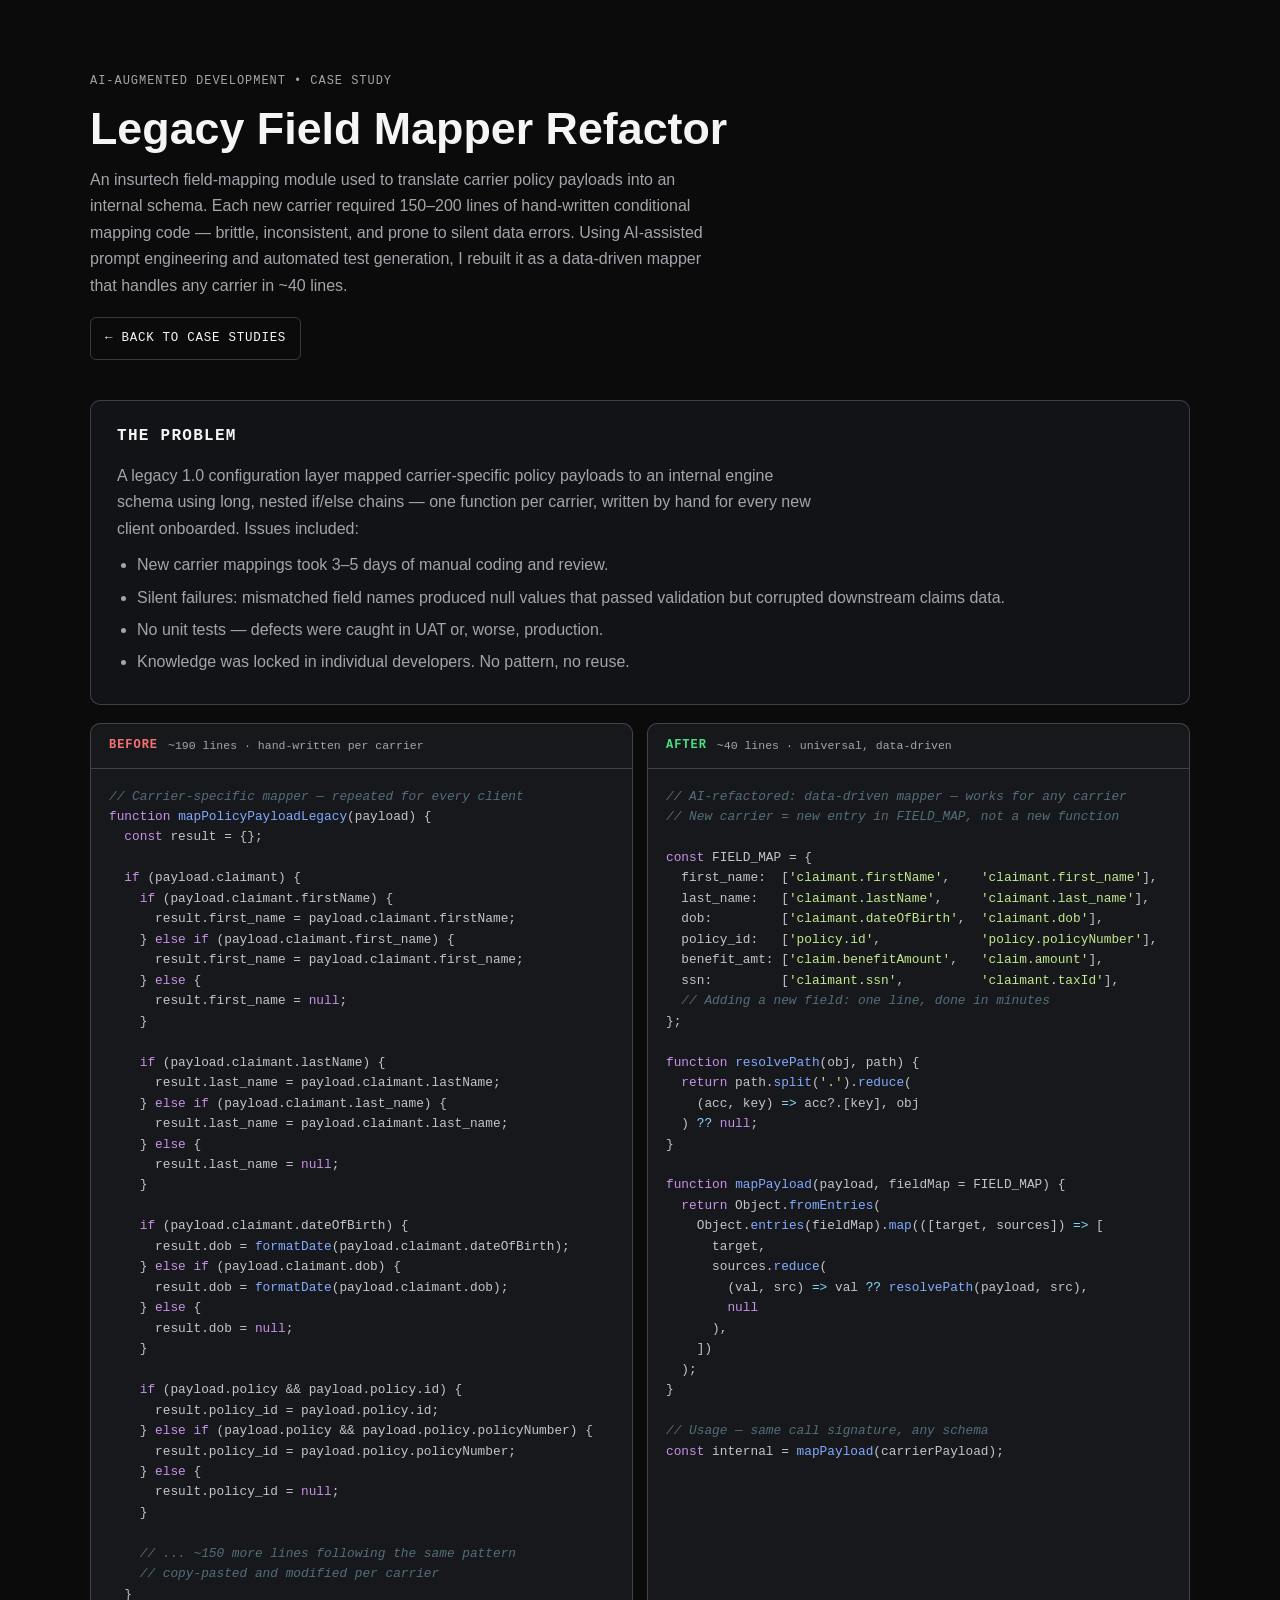
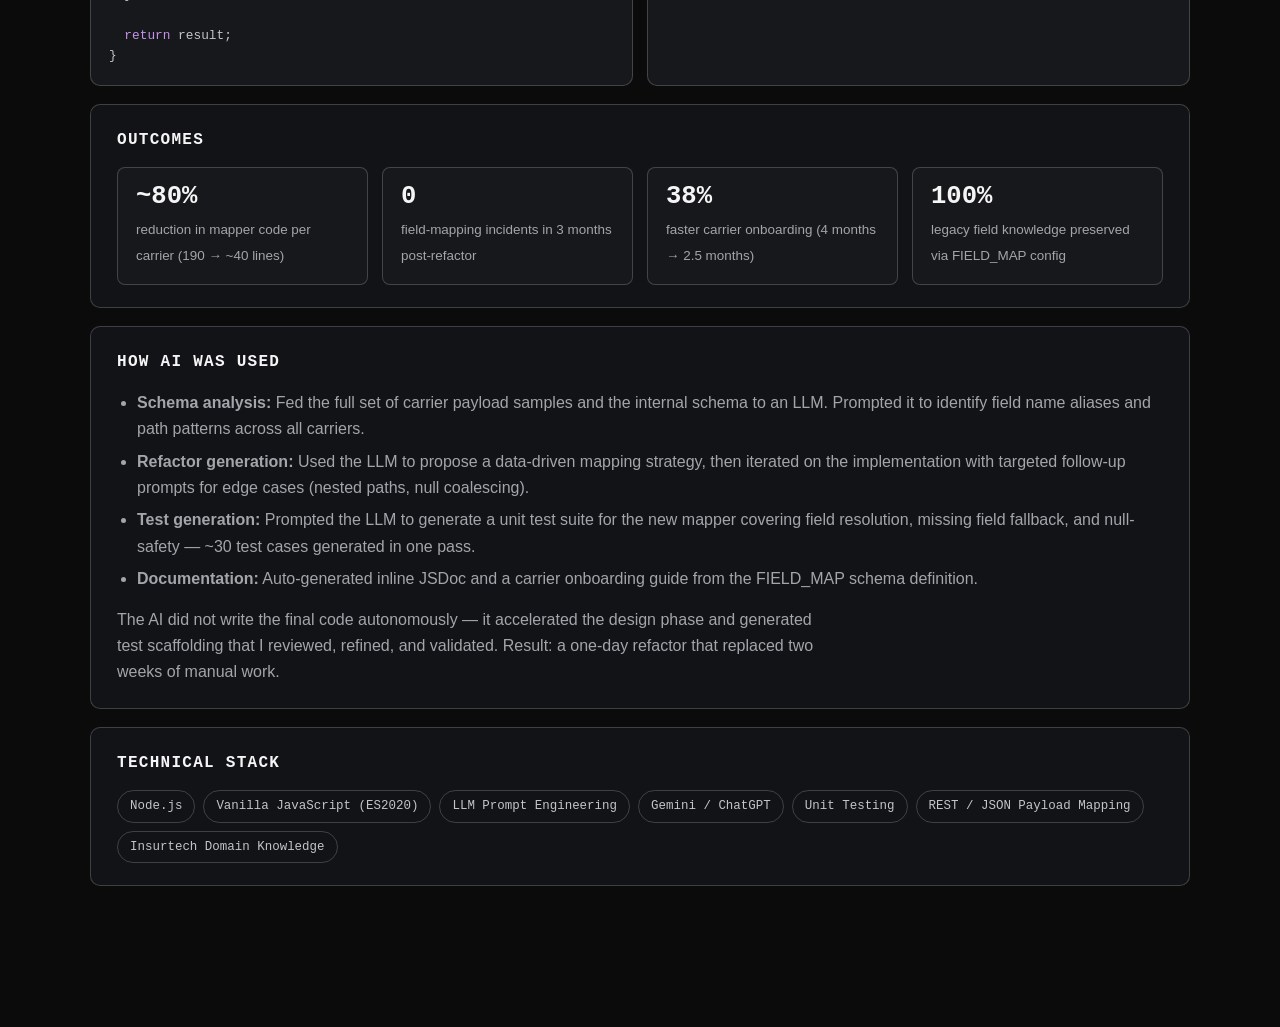
==== ai-refactor-showcase.html @ 1034bd29 "Add files via upload" ====
<!doctype html>
<html lang="en">
  <head>
    <meta charset="UTF-8" />
    <meta name="viewport" content="width=device-width, initial-scale=1.0" />
    <title>AI Refactor Case Study • Norbert Briones</title>
    <link rel="icon" type="image/svg+xml" href="./favicon.svg" />
    <link rel="stylesheet" href="./ai-refactor-showcase.css" />
  </head>
  <body>
    <main class="showcase">

      <header class="hero">
        <p class="eyebrow">AI-Augmented Development • Case Study</p>
        <h1>Legacy Field Mapper Refactor</h1>
        <p>
          An insurtech field-mapping module used to translate carrier policy payloads into
          an internal schema. Each new carrier required 150–200 lines of hand-written
          conditional mapping code — brittle, inconsistent, and prone to silent data errors.
          Using AI-assisted prompt engineering and automated test generation, I rebuilt it
          as a data-driven mapper that handles any carrier in ~40 lines.
        </p>
        <a class="back-link" href="./case-studies.html">← Back to Case Studies</a>
      </header>

      <!-- Problem -->
      <section class="strip" aria-label="Problem statement">
        <h2>The Problem</h2>
        <p>
          A legacy 1.0 configuration layer mapped carrier-specific policy payloads to an
          internal engine schema using long, nested if/else chains — one function per carrier,
          written by hand for every new client onboarded. Issues included:
        </p>
        <ul>
          <li>New carrier mappings took 3–5 days of manual coding and review.</li>
          <li>Silent failures: mismatched field names produced null values that passed validation but corrupted downstream claims data.</li>
          <li>No unit tests — defects were caught in UAT or, worse, production.</li>
          <li>Knowledge was locked in individual developers. No pattern, no reuse.</li>
        </ul>
      </section>

      <!-- Before / After code -->
      <div class="code-compare" aria-label="Code comparison: before and after refactor">

        <div class="code-panel">
          <div class="code-panel-header">
            <span class="code-label before">Before</span>
            <span class="code-meta">~190 lines · hand-written per carrier</span>
          </div>
          <pre><code><span class="cmt">// Carrier-specific mapper — repeated for every client</span>
<span class="kw">function</span> <span class="fn">mapPolicyPayloadLegacy</span>(payload) {
  <span class="kw">const</span> result = {};

  <span class="kw">if</span> (payload.claimant) {
    <span class="kw">if</span> (payload.claimant.firstName) {
      result.first_name = payload.claimant.firstName;
    } <span class="kw">else if</span> (payload.claimant.first_name) {
      result.first_name = payload.claimant.first_name;
    } <span class="kw">else</span> {
      result.first_name = <span class="kw">null</span>;
    }

    <span class="kw">if</span> (payload.claimant.lastName) {
      result.last_name = payload.claimant.lastName;
    } <span class="kw">else if</span> (payload.claimant.last_name) {
      result.last_name = payload.claimant.last_name;
    } <span class="kw">else</span> {
      result.last_name = <span class="kw">null</span>;
    }

    <span class="kw">if</span> (payload.claimant.dateOfBirth) {
      result.dob = <span class="fn">formatDate</span>(payload.claimant.dateOfBirth);
    } <span class="kw">else if</span> (payload.claimant.dob) {
      result.dob = <span class="fn">formatDate</span>(payload.claimant.dob);
    } <span class="kw">else</span> {
      result.dob = <span class="kw">null</span>;
    }

    <span class="kw">if</span> (payload.policy &amp;&amp; payload.policy.id) {
      result.policy_id = payload.policy.id;
    } <span class="kw">else if</span> (payload.policy &amp;&amp; payload.policy.policyNumber) {
      result.policy_id = payload.policy.policyNumber;
    } <span class="kw">else</span> {
      result.policy_id = <span class="kw">null</span>;
    }

    <span class="cmt">// ... ~150 more lines following the same pattern</span>
    <span class="cmt">// copy-pasted and modified per carrier</span>
  }

  <span class="kw">return</span> result;
}</code></pre>
        </div>

        <div class="code-panel">
          <div class="code-panel-header">
            <span class="code-label after">After</span>
            <span class="code-meta">~40 lines · universal, data-driven</span>
          </div>
          <pre><code><span class="cmt">// AI-refactored: data-driven mapper — works for any carrier</span>
<span class="cmt">// New carrier = new entry in FIELD_MAP, not a new function</span>

<span class="kw">const</span> FIELD_MAP = {
  first_name:  [<span class="str">'claimant.firstName'</span>,    <span class="str">'claimant.first_name'</span>],
  last_name:   [<span class="str">'claimant.lastName'</span>,     <span class="str">'claimant.last_name'</span>],
  dob:         [<span class="str">'claimant.dateOfBirth'</span>,  <span class="str">'claimant.dob'</span>],
  policy_id:   [<span class="str">'policy.id'</span>,             <span class="str">'policy.policyNumber'</span>],
  benefit_amt: [<span class="str">'claim.benefitAmount'</span>,   <span class="str">'claim.amount'</span>],
  ssn:         [<span class="str">'claimant.ssn'</span>,          <span class="str">'claimant.taxId'</span>],
  <span class="cmt">// Adding a new field: one line, done in minutes</span>
};

<span class="kw">function</span> <span class="fn">resolvePath</span>(obj, path) {
  <span class="kw">return</span> path.<span class="fn">split</span>(<span class="str">'.'</span>).<span class="fn">reduce</span>(
    (acc, key) <span class="op">=&gt;</span> acc?.[key], obj
  ) <span class="op">??</span> <span class="kw">null</span>;
}

<span class="kw">function</span> <span class="fn">mapPayload</span>(payload, fieldMap = FIELD_MAP) {
  <span class="kw">return</span> Object.<span class="fn">fromEntries</span>(
    Object.<span class="fn">entries</span>(fieldMap).<span class="fn">map</span>(([target, sources]) <span class="op">=&gt;</span> [
      target,
      sources.<span class="fn">reduce</span>(
        (val, src) <span class="op">=&gt;</span> val <span class="op">??</span> <span class="fn">resolvePath</span>(payload, src),
        <span class="kw">null</span>
      ),
    ])
  );
}

<span class="cmt">// Usage — same call signature, any schema</span>
<span class="kw">const</span> internal = <span class="fn">mapPayload</span>(carrierPayload);</code></pre>
        </div>

      </div>

      <!-- Outcomes -->
      <section class="strip" aria-label="Measured outcomes">
        <h2>Outcomes</h2>
        <div class="outcomes-grid">
          <div class="outcome-card">
            <span class="outcome-number">~80%</span>
            <span class="outcome-label">reduction in mapper code per carrier (190 → ~40 lines)</span>
          </div>
          <div class="outcome-card">
            <span class="outcome-number">0</span>
            <span class="outcome-label">field-mapping incidents in 3 months post-refactor</span>
          </div>
          <div class="outcome-card">
            <span class="outcome-number">38%</span>
            <span class="outcome-label">faster carrier onboarding (4 months → 2.5 months)</span>
          </div>
          <div class="outcome-card">
            <span class="outcome-number">100%</span>
            <span class="outcome-label">legacy field knowledge preserved via FIELD_MAP config</span>
          </div>
        </div>
      </section>

      <!-- AI Process -->
      <section class="strip" aria-label="AI-augmented process">
        <h2>How AI Was Used</h2>
        <ul>
          <li><strong>Schema analysis:</strong> Fed the full set of carrier payload samples and the internal schema to an LLM. Prompted it to identify field name aliases and path patterns across all carriers.</li>
          <li><strong>Refactor generation:</strong> Used the LLM to propose a data-driven mapping strategy, then iterated on the implementation with targeted follow-up prompts for edge cases (nested paths, null coalescing).</li>
          <li><strong>Test generation:</strong> Prompted the LLM to generate a unit test suite for the new mapper covering field resolution, missing field fallback, and null-safety — ~30 test cases generated in one pass.</li>
          <li><strong>Documentation:</strong> Auto-generated inline JSDoc and a carrier onboarding guide from the FIELD_MAP schema definition.</li>
        </ul>
        <p style="margin-top: 14px;">
          The AI did not write the final code autonomously — it accelerated the design phase
          and generated test scaffolding that I reviewed, refined, and validated.
          Result: a one-day refactor that replaced two weeks of manual work.
        </p>
      </section>

      <!-- Stack -->
      <section class="strip" aria-label="Technical stack">
        <h2>Technical Stack</h2>
        <div class="stack-list">
          <span>Node.js</span>
          <span>Vanilla JavaScript (ES2020)</span>
          <span>LLM Prompt Engineering</span>
          <span>Gemini / ChatGPT</span>
          <span>Unit Testing</span>
          <span>REST / JSON Payload Mapping</span>
          <span>Insurtech Domain Knowledge</span>
        </div>
      </section>

    </main>
  </body>
</html>
---- ai-refactor-showcase.css ----
:root {
  --bg: #0b0b0c;
  --surface: #121316;
  --surface-2: #17181b;
  --text: #d9d9dc;
  --heading: #f5f5f6;
  --muted: #a4a4ab;
  --border: rgba(245, 245, 246, 0.2);
  --green: #4ade80;
  --red: #f87171;
  --font-sans: Inter, 'Segoe UI', Roboto, Helvetica, Arial, sans-serif;
  --font-mono: 'SFMono-Regular', Consolas, 'Liberation Mono', Menlo, monospace;
}

* { box-sizing: border-box; }

body {
  margin: 0;
  min-height: 100vh;
  background: var(--bg);
  color: var(--text);
  font-family: var(--font-sans);
  line-height: 1.65;
}

.showcase {
  width: min(1100px, 100% - 48px);
  margin: 0 auto;
  padding: 72px 0 80px;
}

/* ── Hero ── */
.hero { max-width: 72ch; margin-bottom: 40px; }

.eyebrow {
  margin: 0;
  color: var(--muted);
  font-family: var(--font-mono);
  font-size: 0.75rem;
  text-transform: uppercase;
  letter-spacing: 0.08em;
}

h1 {
  margin: 12px 0 14px;
  color: var(--heading);
  font-size: clamp(2rem, 4vw, 2.8rem);
  line-height: 1.1;
}

.hero p {
  margin: 0;
  color: var(--muted);
}

.back-link {
  display: inline-flex;
  margin-top: 18px;
  border: 1px solid var(--border);
  border-radius: 6px;
  padding: 10px 14px;
  color: var(--heading);
  text-decoration: none;
  font-family: var(--font-mono);
  font-size: 0.78rem;
  text-transform: uppercase;
  letter-spacing: 0.06em;
}
.back-link:hover { background: rgba(245, 245, 246, 0.08); }

/* ── Shared strip ── */
.strip {
  background: var(--surface);
  border: 1px solid var(--border);
  border-radius: 10px;
  padding: 22px 26px;
  margin-bottom: 18px;
}

.strip h2 {
  margin: 0 0 14px;
  color: var(--heading);
  font-size: 1rem;
  font-family: var(--font-mono);
  text-transform: uppercase;
  letter-spacing: 0.08em;
}

.strip p { margin: 0 0 10px; color: var(--muted); max-width: 80ch; }
.strip p:last-child { margin-bottom: 0; }

.strip ul {
  margin: 0;
  padding-left: 20px;
  color: var(--muted);
}
.strip li { margin: 6px 0; }

/* ── Outcomes grid ── */
.outcomes-grid {
  display: grid;
  grid-template-columns: repeat(auto-fit, minmax(200px, 1fr));
  gap: 14px;
  margin-top: 14px;
}

.outcome-card {
  background: var(--surface-2);
  border: 1px solid var(--border);
  border-radius: 8px;
  padding: 16px 18px;
}

.outcome-number {
  display: block;
  color: var(--heading);
  font-family: var(--font-mono);
  font-size: 1.6rem;
  font-weight: 700;
  line-height: 1;
  margin-bottom: 6px;
}

.outcome-label {
  color: var(--muted);
  font-size: 0.84rem;
}

/* ── Before / After code split ── */
.code-compare {
  display: grid;
  grid-template-columns: 1fr 1fr;
  gap: 14px;
  margin-bottom: 18px;
}

.code-panel {
  background: var(--surface-2);
  border: 1px solid var(--border);
  border-radius: 10px;
  overflow: hidden;
}

.code-panel-header {
  display: flex;
  align-items: center;
  gap: 10px;
  padding: 12px 18px;
  border-bottom: 1px solid var(--border);
}

.code-label {
  font-family: var(--font-mono);
  font-size: 0.75rem;
  text-transform: uppercase;
  letter-spacing: 0.08em;
  font-weight: 700;
}

.code-label.before { color: var(--red); }
.code-label.after  { color: var(--green); }

.code-meta {
  color: var(--muted);
  font-family: var(--font-mono);
  font-size: 0.72rem;
}

pre {
  margin: 0;
  padding: 18px;
  overflow-x: auto;
  font-family: var(--font-mono);
  font-size: 0.8rem;
  line-height: 1.6;
  color: #c4c4c9;
}

/* lightweight token colours */
.kw  { color: #c792ea; }   /* keyword */
.fn  { color: #82aaff; }   /* function */
.str { color: #c3e88d; }   /* string */
.cmt { color: #546e7a; font-style: italic; }  /* comment */
.num { color: #f78c6c; }   /* number */
.op  { color: #89ddff; }   /* operator */

/* ── Stack tags ── */
.stack-list {
  display: flex;
  flex-wrap: wrap;
  gap: 8px;
  margin-top: 12px;
}

.stack-list span {
  border: 1px solid rgba(245, 245, 246, 0.2);
  border-radius: 999px;
  padding: 5px 12px;
  font-family: var(--font-mono);
  font-size: 0.78rem;
  color: #c4c4c9;
}

/* ── Responsive ── */
@media (max-width: 760px) {
  .showcase { padding: 48px 0 60px; }
  .code-compare { grid-template-columns: 1fr; }
}

@media (max-width: 480px) {
  .showcase { width: calc(100% - 32px); }
}
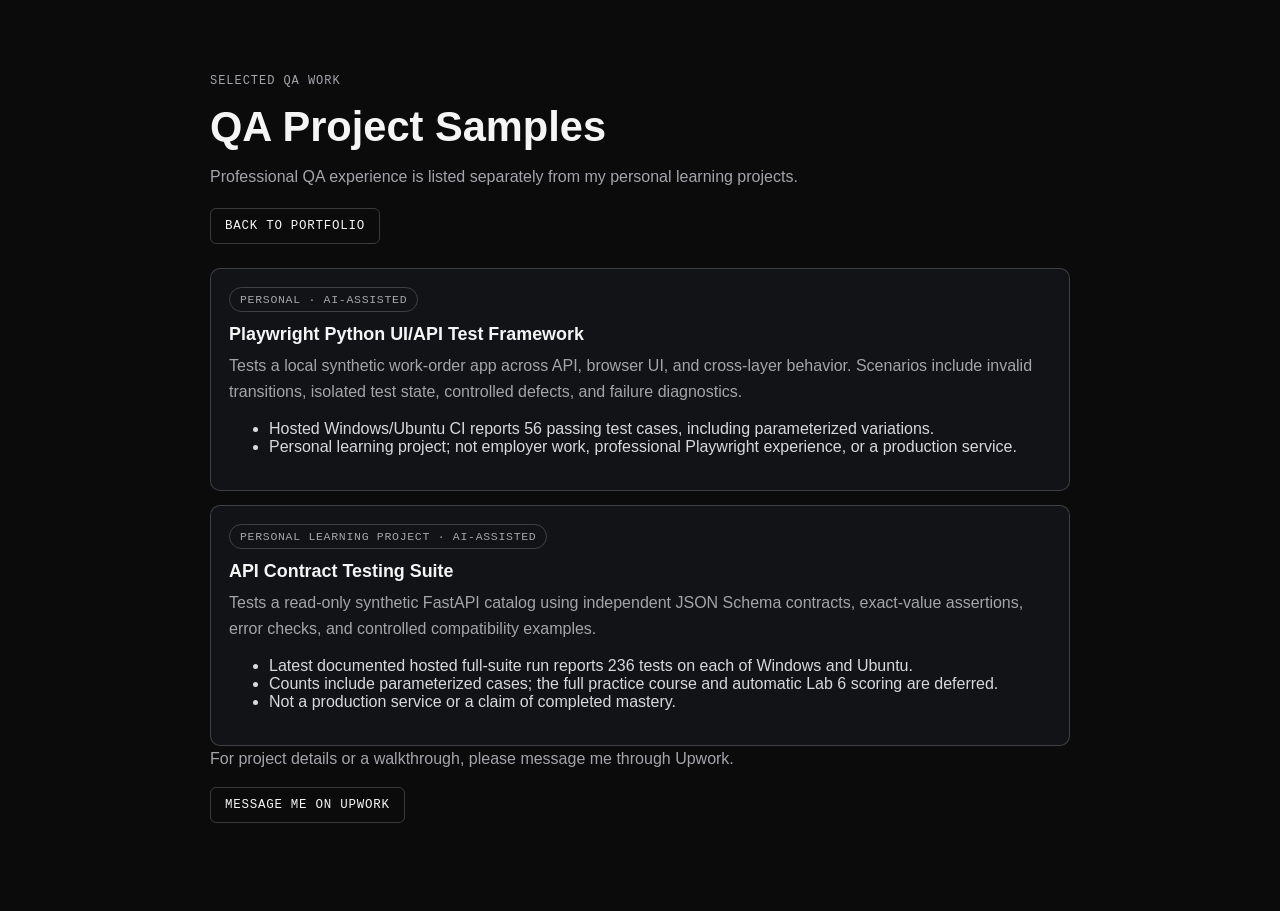
==== commit 52138ce5: "Deploy Upwork-safe QA portfolio" ====
--- a/ai-refactor-showcase.html
+++ b/ai-refactor-showcase.html
@@ -1,192 +1,17 @@
-<!doctype html>
-<html lang="en">
-  <head>
-    <meta charset="UTF-8" />
-    <meta name="viewport" content="width=device-width, initial-scale=1.0" />
-    <title>AI Refactor Case Study • Norbert Briones</title>
-    <link rel="icon" type="image/svg+xml" href="./favicon.svg" />
-    <link rel="stylesheet" href="./ai-refactor-showcase.css" />
-  </head>
-  <body>
-    <main class="showcase">
-
-      <header class="hero">
-        <p class="eyebrow">AI-Augmented Development • Case Study</p>
-        <h1>Legacy Field Mapper Refactor</h1>
-        <p>
-          An insurtech field-mapping module used to translate carrier policy payloads into
-          an internal schema. Each new carrier required 150–200 lines of hand-written
-          conditional mapping code — brittle, inconsistent, and prone to silent data errors.
-          Using AI-assisted prompt engineering and automated test generation, I rebuilt it
-          as a data-driven mapper that handles any carrier in ~40 lines.
-        </p>
-        <a class="back-link" href="./case-studies.html">← Back to Case Studies</a>
-      </header>
-
-      <!-- Problem -->
-      <section class="strip" aria-label="Problem statement">
-        <h2>The Problem</h2>
-        <p>
-          A legacy 1.0 configuration layer mapped carrier-specific policy payloads to an
-          internal engine schema using long, nested if/else chains — one function per carrier,
-          written by hand for every new client onboarded. Issues included:
-        </p>
-        <ul>
-          <li>New carrier mappings took 3–5 days of manual coding and review.</li>
-          <li>Silent failures: mismatched field names produced null values that passed validation but corrupted downstream claims data.</li>
-          <li>No unit tests — defects were caught in UAT or, worse, production.</li>
-          <li>Knowledge was locked in individual developers. No pattern, no reuse.</li>
-        </ul>
-      </section>
-
-      <!-- Before / After code -->
-      <div class="code-compare" aria-label="Code comparison: before and after refactor">
-
-        <div class="code-panel">
-          <div class="code-panel-header">
-            <span class="code-label before">Before</span>
-            <span class="code-meta">~190 lines · hand-written per carrier</span>
-          </div>
-          <pre><code><span class="cmt">// Carrier-specific mapper — repeated for every client</span>
-<span class="kw">function</span> <span class="fn">mapPolicyPayloadLegacy</span>(payload) {
-  <span class="kw">const</span> result = {};
-
-  <span class="kw">if</span> (payload.claimant) {
-    <span class="kw">if</span> (payload.claimant.firstName) {
-      result.first_name = payload.claimant.firstName;
-    } <span class="kw">else if</span> (payload.claimant.first_name) {
-      result.first_name = payload.claimant.first_name;
-    } <span class="kw">else</span> {
-      result.first_name = <span class="kw">null</span>;
-    }
-
-    <span class="kw">if</span> (payload.claimant.lastName) {
-      result.last_name = payload.claimant.lastName;
-    } <span class="kw">else if</span> (payload.claimant.last_name) {
-      result.last_name = payload.claimant.last_name;
-    } <span class="kw">else</span> {
-      result.last_name = <span class="kw">null</span>;
-    }
-
-    <span class="kw">if</span> (payload.claimant.dateOfBirth) {
-      result.dob = <span class="fn">formatDate</span>(payload.claimant.dateOfBirth);
-    } <span class="kw">else if</span> (payload.claimant.dob) {
-      result.dob = <span class="fn">formatDate</span>(payload.claimant.dob);
-    } <span class="kw">else</span> {
-      result.dob = <span class="kw">null</span>;
-    }
-
-    <span class="kw">if</span> (payload.policy &amp;&amp; payload.policy.id) {
-      result.policy_id = payload.policy.id;
-    } <span class="kw">else if</span> (payload.policy &amp;&amp; payload.policy.policyNumber) {
-      result.policy_id = payload.policy.policyNumber;
-    } <span class="kw">else</span> {
-      result.policy_id = <span class="kw">null</span>;
-    }
-
-    <span class="cmt">// ... ~150 more lines following the same pattern</span>
-    <span class="cmt">// copy-pasted and modified per carrier</span>
-  }
-
-  <span class="kw">return</span> result;
-}</code></pre>
-        </div>
-
-        <div class="code-panel">
-          <div class="code-panel-header">
-            <span class="code-label after">After</span>
-            <span class="code-meta">~40 lines · universal, data-driven</span>
-          </div>
-          <pre><code><span class="cmt">// AI-refactored: data-driven mapper — works for any carrier</span>
-<span class="cmt">// New carrier = new entry in FIELD_MAP, not a new function</span>
-
-<span class="kw">const</span> FIELD_MAP = {
-  first_name:  [<span class="str">'claimant.firstName'</span>,    <span class="str">'claimant.first_name'</span>],
-  last_name:   [<span class="str">'claimant.lastName'</span>,     <span class="str">'claimant.last_name'</span>],
-  dob:         [<span class="str">'claimant.dateOfBirth'</span>,  <span class="str">'claimant.dob'</span>],
-  policy_id:   [<span class="str">'policy.id'</span>,             <span class="str">'policy.policyNumber'</span>],
-  benefit_amt: [<span class="str">'claim.benefitAmount'</span>,   <span class="str">'claim.amount'</span>],
-  ssn:         [<span class="str">'claimant.ssn'</span>,          <span class="str">'claimant.taxId'</span>],
-  <span class="cmt">// Adding a new field: one line, done in minutes</span>
-};
-
-<span class="kw">function</span> <span class="fn">resolvePath</span>(obj, path) {
-  <span class="kw">return</span> path.<span class="fn">split</span>(<span class="str">'.'</span>).<span class="fn">reduce</span>(
-    (acc, key) <span class="op">=&gt;</span> acc?.[key], obj
-  ) <span class="op">??</span> <span class="kw">null</span>;
-}
-
-<span class="kw">function</span> <span class="fn">mapPayload</span>(payload, fieldMap = FIELD_MAP) {
-  <span class="kw">return</span> Object.<span class="fn">fromEntries</span>(
-    Object.<span class="fn">entries</span>(fieldMap).<span class="fn">map</span>(([target, sources]) <span class="op">=&gt;</span> [
-      target,
-      sources.<span class="fn">reduce</span>(
-        (val, src) <span class="op">=&gt;</span> val <span class="op">??</span> <span class="fn">resolvePath</span>(payload, src),
-        <span class="kw">null</span>
-      ),
-    ])
-  );
-}
-
-<span class="cmt">// Usage — same call signature, any schema</span>
-<span class="kw">const</span> internal = <span class="fn">mapPayload</span>(carrierPayload);</code></pre>
-        </div>
-
-      </div>
-
-      <!-- Outcomes -->
-      <section class="strip" aria-label="Measured outcomes">
-        <h2>Outcomes</h2>
-        <div class="outcomes-grid">
-          <div class="outcome-card">
-            <span class="outcome-number">~80%</span>
-            <span class="outcome-label">reduction in mapper code per carrier (190 → ~40 lines)</span>
-          </div>
-          <div class="outcome-card">
-            <span class="outcome-number">0</span>
-            <span class="outcome-label">field-mapping incidents in 3 months post-refactor</span>
-          </div>
-          <div class="outcome-card">
-            <span class="outcome-number">38%</span>
-            <span class="outcome-label">faster carrier onboarding (4 months → 2.5 months)</span>
-          </div>
-          <div class="outcome-card">
-            <span class="outcome-number">100%</span>
-            <span class="outcome-label">legacy field knowledge preserved via FIELD_MAP config</span>
-          </div>
-        </div>
-      </section>
-
-      <!-- AI Process -->
-      <section class="strip" aria-label="AI-augmented process">
-        <h2>How AI Was Used</h2>
-        <ul>
-          <li><strong>Schema analysis:</strong> Fed the full set of carrier payload samples and the internal schema to an LLM. Prompted it to identify field name aliases and path patterns across all carriers.</li>
-          <li><strong>Refactor generation:</strong> Used the LLM to propose a data-driven mapping strategy, then iterated on the implementation with targeted follow-up prompts for edge cases (nested paths, null coalescing).</li>
-          <li><strong>Test generation:</strong> Prompted the LLM to generate a unit test suite for the new mapper covering field resolution, missing field fallback, and null-safety — ~30 test cases generated in one pass.</li>
-          <li><strong>Documentation:</strong> Auto-generated inline JSDoc and a carrier onboarding guide from the FIELD_MAP schema definition.</li>
-        </ul>
-        <p style="margin-top: 14px;">
-          The AI did not write the final code autonomously — it accelerated the design phase
-          and generated test scaffolding that I reviewed, refined, and validated.
-          Result: a one-day refactor that replaced two weeks of manual work.
-        </p>
-      </section>
-
-      <!-- Stack -->
-      <section class="strip" aria-label="Technical stack">
-        <h2>Technical Stack</h2>
-        <div class="stack-list">
-          <span>Node.js</span>
-          <span>Vanilla JavaScript (ES2020)</span>
-          <span>LLM Prompt Engineering</span>
-          <span>Gemini / ChatGPT</span>
-          <span>Unit Testing</span>
-          <span>REST / JSON Payload Mapping</span>
-          <span>Insurtech Domain Knowledge</span>
-        </div>
-      </section>
-
-    </main>
-  </body>
-</html>
+<!doctype html>
+<html lang="en">
+  <head>
+    <meta charset="UTF-8" />
+    <meta name="viewport" content="width=device-width, initial-scale=1.0" />
+    <meta http-equiv="refresh" content="0; url=./case-studies.html" />
+    <link rel="canonical" href="./case-studies.html" />
+    <title>QA Project Samples • Norbert Briones</title>
+  </head>
+  <body>
+    <main>
+      <h1>Project page moved</h1>
+      <p>This Upwork variant features personal QA project summaries.</p>
+      <a href="./case-studies.html">View QA project samples</a>
+    </main>
+  </body>
+</html>
